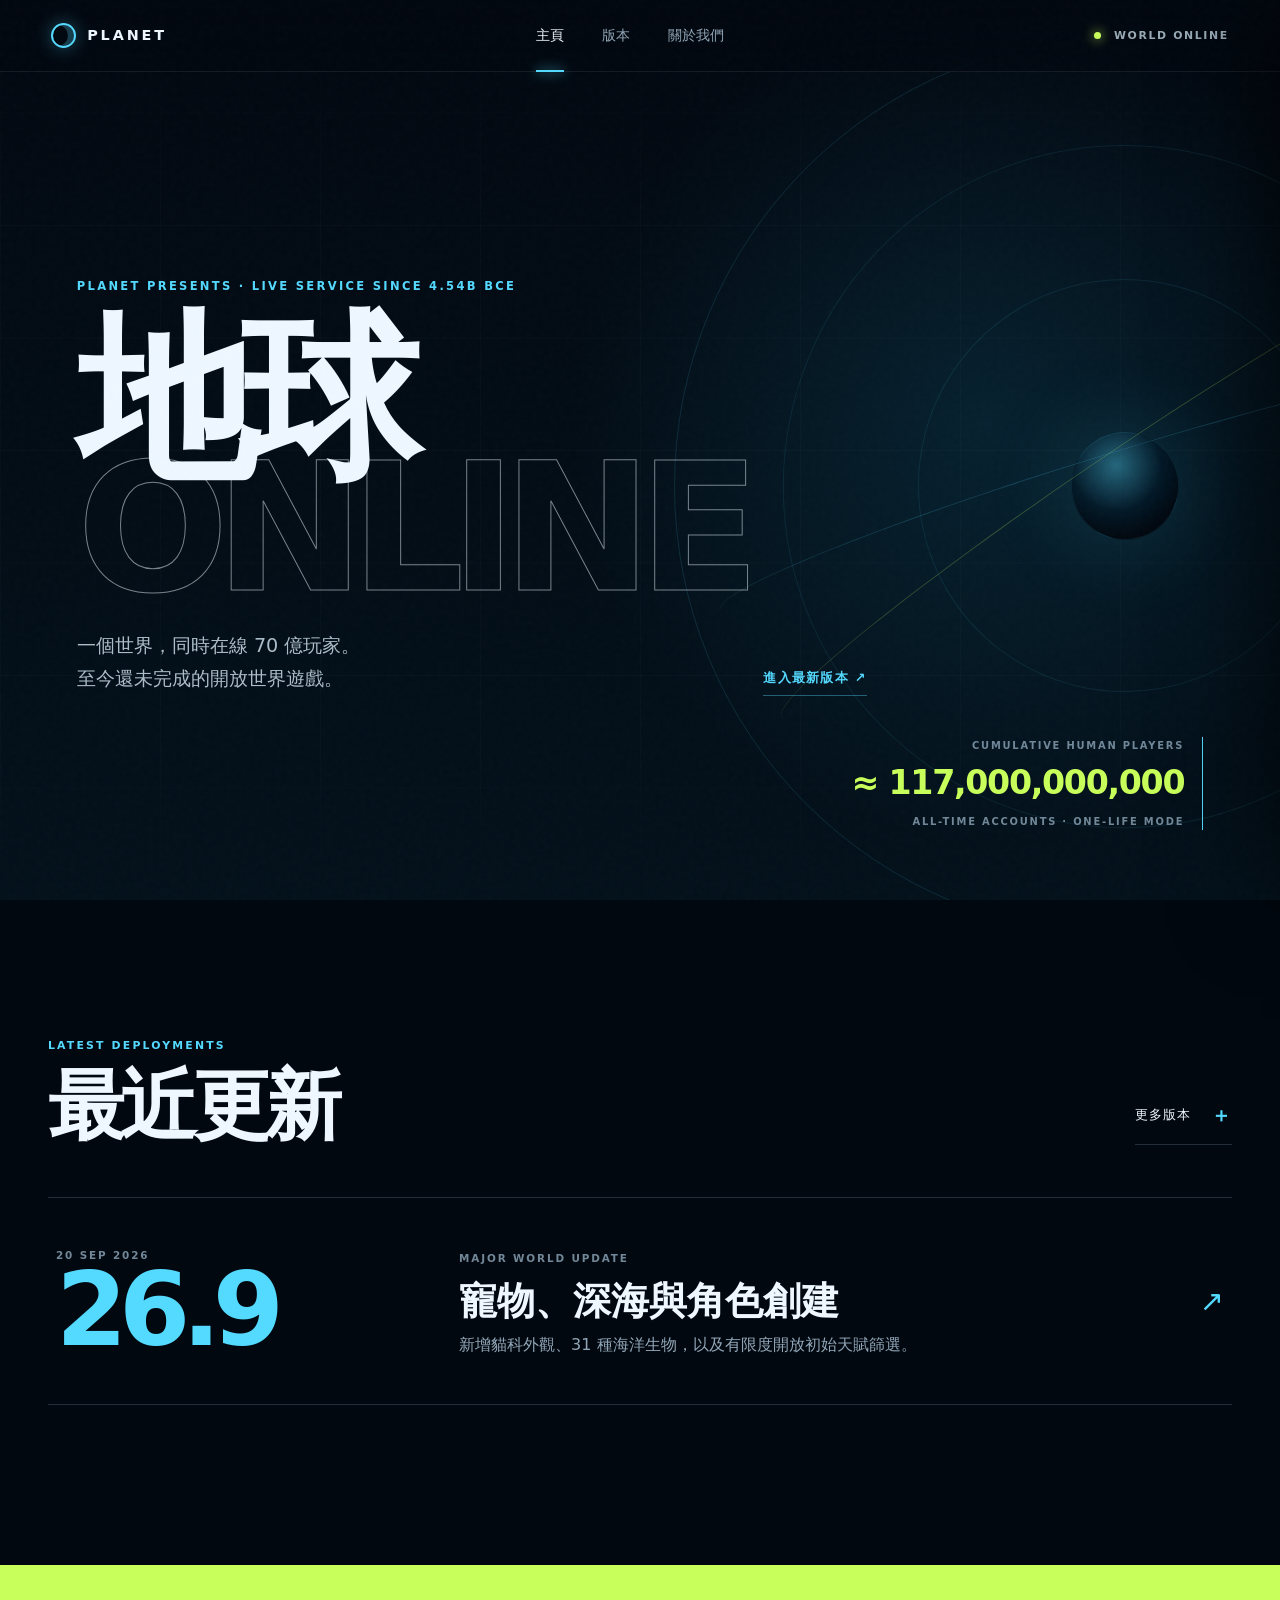
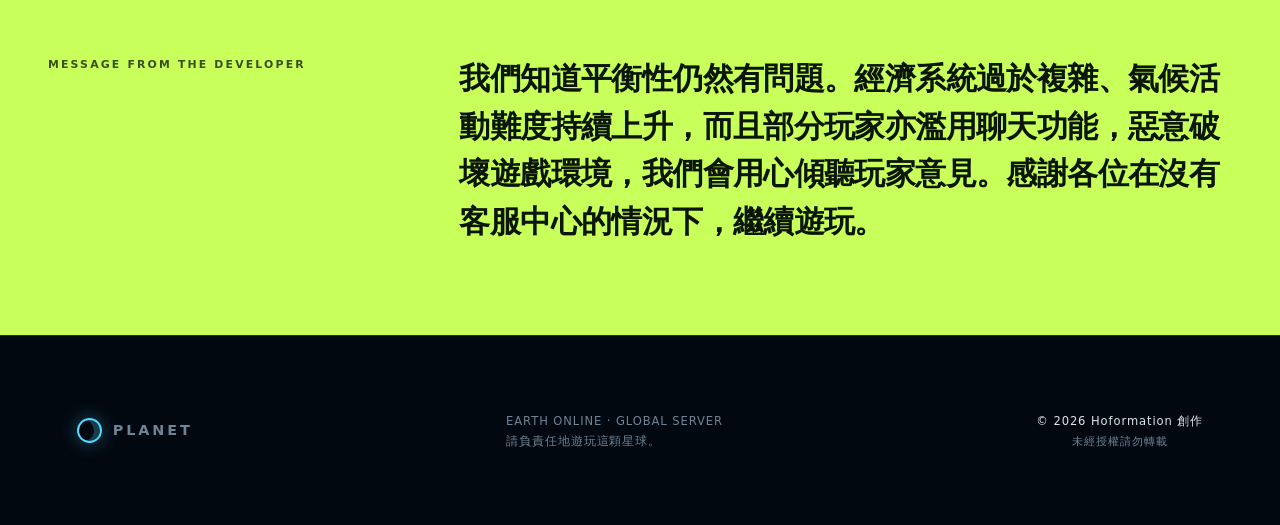
==== index.html @ 6f7b52c9 "Add files via upload" ====
<!doctype html>
<html lang="zh-Hant">
<head>
  <meta charset="utf-8">
  <meta name="viewport" content="width=device-width, initial-scale=1">
  <meta name="theme-color" content="#020810">
  <meta name="description" content="地球 Online 官方網站。查看 Planet 最新世界版本更新與完整開發紀錄。">
  <meta name="author" content="Hoformation">
  <link rel="icon" type="image/svg+xml" href="data:image/svg+xml,%3Csvg xmlns='http://www.w3.org/2000/svg' viewBox='0 0 64 64'%3E%3Crect width='64' height='64' rx='14' fill='%23020810'/%3E%3Ccircle cx='32' cy='32' r='21' fill='none' stroke='%2354d9ff' stroke-width='5'/%3E%3Cpath d='M13 32h38M32 11c8 8 8 34 0 42M32 11c-8 8-8 34 0 42' fill='none' stroke='%23c8ff5a' stroke-width='3'/%3E%3C/svg%3E">
  <title>地球 Online｜Planet 官方網站</title>
  <link rel="stylesheet" href="site.css">
</head>
<body class="portal-page">
  <div class="noise" aria-hidden="true"></div>
  <header class="portal-header">
    <a class="portal-brand" href="./" aria-label="地球 Online 主頁"><span class="planet-dot" aria-hidden="true"></span><span>PLANET</span></a>
    <nav aria-label="主要導覽"><a class="active" href="./">主頁</a><a href="versions/26.9/">版本</a><a href="about/">關於我們</a></nav>
    <span class="server-state"><i></i> WORLD ONLINE</span>
  </header>

  <main>
    <section class="portal-hero">
      <div class="orbit-field" aria-hidden="true"><i></i><i></i><i></i></div>
      <p class="portal-eyebrow enter">PLANET PRESENTS · LIVE SERVICE SINCE 4.54B BCE</p>
      <h1 class="enter">地球<br><span>ONLINE</span></h1>
      <div class="hero-meta enter"><p>一個世界，同時在線 70 億玩家。<br>至今還未完成的開放世界遊戲。</p><a href="versions/26.9/">進入最新版本 <span>↗</span></a></div>
      <div class="world-telemetry enter" aria-label="累積人類玩家數"><span>CUMULATIVE HUMAN PLAYERS</span><strong>≈ 117,000,000,000</strong><small>ALL-TIME ACCOUNTS · ONE-LIFE MODE</small></div>
    </section>

    <section class="release-feed" aria-labelledby="latest-title">
      <div class="section-heading"><div><span>LATEST DEPLOYMENTS</span><h2 id="latest-title">最近更新</h2></div><button class="more-button" type="button" data-open-drawer aria-controls="release-drawer" aria-expanded="false">更多版本 <b>＋</b></button></div>
      <div class="release-list" data-release-list="recent"></div>
    </section>

    <section class="planet-note"><span>MESSAGE FROM THE DEVELOPER</span><p>我們知道平衡性仍然有問題。經濟系統過於複雜、氣候活動難度持續上升，而且部分玩家亦濫用聊天功能，惡意破壞遊戲環境，我們會用心傾聽玩家意見。感謝各位在沒有客服中心的情況下，繼續遊玩。</p></section>
  </main>

  <aside class="release-drawer" id="release-drawer" aria-hidden="true" aria-label="所有版本更新">
    <div class="drawer-head"><div><span>ARCHIVE</span><h2>所有版本</h2></div><button type="button" data-close-drawer aria-label="關閉版本列表">×</button></div>
    <div class="drawer-list" data-release-list="all"></div>
    <p class="drawer-foot">版本由新至舊排列。Planet 對史前版本缺乏完整文件深表遺憾。</p>
  </aside>
  <div class="drawer-backdrop" data-close-drawer aria-hidden="true"></div>

  <footer class="portal-footer"><div class="portal-brand"><span class="planet-dot" aria-hidden="true"></span><span>PLANET</span></div><p>EARTH ONLINE · GLOBAL SERVER<br>請負責任地遊玩這顆星球。</p><p class="portal-credit">© 2026 Hoformation 創作<br><span>未經授權請勿轉載</span></p></footer>
  <script src="site.js"></script>
</body>
</html>
---- site.css ----
:root{--bg:#020810;--deep:#06121d;--text:#eef7ff;--muted:#91a6b7;--line:rgba(180,222,255,.18);--cyan:#54d9ff;--lime:#c8ff5a;--amber:#ffc866;--max:1240px}*{box-sizing:border-box}html{scroll-behavior:smooth;background:var(--bg)}body{margin:0;background:var(--bg);color:var(--text);font-family:Inter,"Noto Sans TC",system-ui,sans-serif;font-size:16px;line-height:1.75;overflow-x:hidden}body.drawer-active{overflow:hidden}a{color:inherit}.noise{position:fixed;inset:0;z-index:30;pointer-events:none;opacity:.17;background-image:url("data:image/svg+xml,%3Csvg viewBox='0 0 180 180' xmlns='http://www.w3.org/2000/svg'%3E%3Cfilter id='n'%3E%3CfeTurbulence type='fractalNoise' baseFrequency='.9' numOctaves='3' stitchTiles='stitch'/%3E%3C/filter%3E%3Crect width='100%25' height='100%25' filter='url(%23n)' opacity='.12'/%3E%3C/svg%3E")}.portal-header{position:fixed;z-index:25;inset:0 0 auto;height:72px;display:flex;align-items:center;justify-content:space-between;padding:0 clamp(20px,4vw,64px);background:linear-gradient(180deg,rgba(2,8,16,.96),rgba(2,8,16,.68));border-bottom:1px solid rgba(255,255,255,.08);backdrop-filter:blur(18px)}.portal-brand{display:inline-flex;align-items:center;gap:11px;font-weight:800;font-size:.9rem;letter-spacing:.2em;text-decoration:none}.planet-dot{width:25px;height:25px;border:2px solid var(--cyan);border-radius:50%;box-shadow:inset -6px 0 0 rgba(84,217,255,.25),0 0 18px rgba(84,217,255,.35)}.portal-header nav{display:flex;gap:38px}.portal-header nav a{position:relative;color:var(--muted);font-size:.85rem;text-decoration:none}.portal-header nav a:hover,.portal-header nav a.active{color:var(--text)}.portal-header nav a.active:after{content:"";position:absolute;left:0;right:0;bottom:-25px;height:2px;background:var(--cyan);box-shadow:0 0 12px var(--cyan)}.server-state{font-size:.68rem;font-weight:700;letter-spacing:.15em;color:#99aab7}.server-state i{display:inline-block;width:7px;height:7px;margin-right:8px;border-radius:50%;background:var(--lime);box-shadow:0 0 12px var(--lime)}
.portal-hero{position:relative;min-height:100svh;padding:140px clamp(22px,6vw,96px) 80px;display:grid;align-content:center;overflow:hidden;background:radial-gradient(circle at 77% 47%,rgba(28,137,178,.17),transparent 26rem),linear-gradient(180deg,#020810,#03111b)}.portal-hero:before{content:"";position:absolute;inset:0;background:linear-gradient(rgba(255,255,255,.025) 1px,transparent 1px),linear-gradient(90deg,rgba(255,255,255,.02) 1px,transparent 1px);background-size:100% 12.5vh,12.5vw 100%;mask-image:linear-gradient(to bottom,transparent,#000 24%,#000 84%,transparent)}.orbit-field{position:absolute;width:min(72vw,900px);aspect-ratio:1;right:-23vw;top:4vh;border:1px solid rgba(84,217,255,.13);border-radius:50%}.orbit-field:before,.orbit-field:after,.orbit-field i{content:"";position:absolute;inset:12%;border:1px solid rgba(84,217,255,.09);border-radius:50%;transform:rotate(22deg)}.orbit-field:after{inset:27%;transform:rotate(-31deg)}.orbit-field i:nth-child(1){inset:44%;background:radial-gradient(circle at 35% 35%,rgba(84,217,255,.4),rgba(3,25,40,.8) 47%,#020810 75%);box-shadow:0 0 90px rgba(84,217,255,.18)}.orbit-field i:nth-child(2){inset:4% 46%;border:0;border-left:1px solid rgba(200,255,90,.22);transform:rotate(56deg)}.orbit-field i:nth-child(3){inset:46% 3%;border:0;border-top:1px solid rgba(84,217,255,.18);transform:rotate(-17deg)}.portal-eyebrow{position:relative;z-index:2;color:var(--cyan);font-size:.72rem;font-weight:700;letter-spacing:.2em}.portal-hero h1,.about-hero h1{position:relative;z-index:2;margin:28px 0 35px;font-size:clamp(5rem,14vw,13rem);line-height:.72;letter-spacing:-.08em;text-transform:uppercase}.portal-hero h1 span{color:transparent;-webkit-text-stroke:1px rgba(238,247,255,.5)}.hero-meta{position:relative;z-index:2;display:flex;align-items:end;justify-content:space-between;max-width:790px}.hero-meta p{margin:0;color:#acbdc9;font-size:clamp(1rem,1.5vw,1.25rem)}.hero-meta a,.promise a{padding-bottom:5px;color:var(--cyan);font-size:.8rem;font-weight:700;letter-spacing:.1em;text-decoration:none;border-bottom:1px solid rgba(84,217,255,.38)}.world-telemetry{position:absolute;z-index:2;right:clamp(22px,6vw,96px);bottom:70px;display:flex;flex-direction:column;align-items:flex-end;border-right:1px solid var(--cyan);padding-right:18px}.world-telemetry span,.world-telemetry small{font-size:.62rem;font-weight:700;letter-spacing:.18em;color:#718899}.world-telemetry strong{font-size:clamp(1.25rem,2.6vw,2.4rem);letter-spacing:-.04em;color:var(--lime)}
.release-feed{max-width:var(--max);margin:0 auto;padding:130px 28px 160px}.section-heading{display:flex;align-items:end;justify-content:space-between;margin-bottom:52px}.section-heading span,.planet-note>span,.manifesto-index,.promise>span{color:var(--cyan);font-size:.68rem;font-weight:700;letter-spacing:.2em}.section-heading h2{margin:10px 0 0;font-size:clamp(2.8rem,6vw,5.6rem);line-height:1;letter-spacing:-.06em}.more-button{display:flex;align-items:center;gap:20px;padding:15px 0;color:var(--text);background:none;border:0;border-bottom:1px solid var(--line);font:700 .82rem/1 inherit;letter-spacing:.08em;cursor:pointer}.more-button b{color:var(--cyan);font-size:1.25rem}.release-list{border-top:1px solid var(--line)}.release-card{position:relative;display:grid;grid-template-columns:.65fr 1.35fr auto;gap:clamp(30px,7vw,100px);align-items:center;padding:45px 8px;text-decoration:none;border-bottom:1px solid var(--line);transition:background .25s,padding .25s}.release-card:hover{padding-left:22px;padding-right:22px;background:rgba(84,217,255,.035)}.release-card>div:first-child{display:flex;flex-direction:column}.release-date,.release-type{font-size:.65rem;font-weight:700;letter-spacing:.18em;color:#728797}.release-card>div:first-child strong{font-size:clamp(3.8rem,8vw,7.5rem);line-height:.9;letter-spacing:-.08em;color:var(--cyan)}.release-card h3{margin:8px 0;font-size:clamp(1.5rem,3vw,2.45rem);line-height:1.15}.release-card p{margin:0;max-width:650px;color:var(--muted)}.card-arrow{color:var(--cyan);font-size:1.8rem}.planet-note{padding:90px max(28px,calc((100vw - var(--max))/2 + 28px));display:grid;grid-template-columns:.4fr 1fr;gap:8vw;background:var(--lime);color:#0b1609}.planet-note>span{color:#395019}.planet-note p{margin:0;max-width:850px;font-size:clamp(1.3rem,2.4vw,2rem);font-weight:650;line-height:1.55;letter-spacing:-.02em}
.release-drawer{position:fixed;z-index:50;top:0;right:0;width:min(560px,92vw);height:100svh;padding:38px clamp(24px,4vw,50px);background:#07131f;border-left:1px solid var(--line);box-shadow:-30px 0 80px rgba(0,0,0,.5);transform:translateX(102%);transition:transform .45s cubic-bezier(.2,.7,.2,1);overflow:auto}.release-drawer.open{transform:none}.drawer-backdrop{position:fixed;z-index:45;inset:0;background:rgba(0,5,10,.68);backdrop-filter:blur(5px);opacity:0;visibility:hidden;transition:.3s}.drawer-backdrop.open{opacity:1;visibility:visible}.drawer-head{display:flex;align-items:start;justify-content:space-between;padding-bottom:28px;border-bottom:1px solid var(--line)}.drawer-head span{color:var(--cyan);font-size:.65rem;font-weight:700;letter-spacing:.18em}.drawer-head h2{margin:8px 0 0;font-size:2.5rem;letter-spacing:-.05em}.drawer-head button{width:42px;height:42px;color:var(--text);background:none;border:1px solid var(--line);font-size:1.6rem;cursor:pointer}.drawer-list a{display:grid;grid-template-columns:32px 1fr auto;gap:18px;align-items:center;padding:28px 0;text-decoration:none;border-bottom:1px solid var(--line)}.drawer-list a>span,.drawer-list small{color:#698090;font-size:.65rem;letter-spacing:.15em}.drawer-list strong{display:block;color:var(--cyan);font-size:1.45rem}.drawer-list p{margin:1px 0 0;color:#a6b6c1}.drawer-list b{color:var(--cyan)}.drawer-foot{margin-top:40px;color:#617787;font-size:.78rem}.portal-footer{min-height:190px;padding:50px clamp(22px,6vw,96px);display:flex;align-items:center;justify-content:space-between;gap:30px;border-top:1px solid var(--line);color:#6e8394;font-size:.72rem;letter-spacing:.08em}.portal-credit{color:#d6e5ef;text-align:center}.portal-credit span{color:#6e8394;font-size:.66rem}
.about-page{background:linear-gradient(180deg,#020810,#03111b 40%,#020810)}.about-hero{position:relative;min-height:100svh;padding:150px clamp(22px,7vw,110px) 90px;display:grid;align-content:center;overflow:hidden}.about-hero:before{content:"PLANET";position:absolute;right:-.05em;bottom:-.25em;color:rgba(255,255,255,.022);font-size:38vw;font-weight:900;line-height:1;letter-spacing:-.1em}.about-hero h1{font-size:clamp(4rem,10vw,9rem);line-height:.88}.about-hero h1 span{color:var(--cyan)}.about-intro{position:relative;z-index:2;max-width:760px;color:#aabac6;font-size:clamp(1.15rem,2vw,1.55rem)}.dimension-mark{position:absolute;right:8vw;bottom:90px;display:flex;align-items:end;gap:16px}.dimension-mark b{font-size:8rem;line-height:.72;color:transparent;-webkit-text-stroke:1px rgba(84,217,255,.5)}.dimension-mark span{color:#7890a1;font-size:.65rem;font-weight:700;line-height:1.4;letter-spacing:.18em}.manifesto{max-width:var(--max);margin:0 auto;padding:150px 28px;display:grid;grid-template-columns:.35fr 1fr;gap:6vw;border-top:1px solid var(--line)}.manifesto h2{margin:0 0 35px;font-size:clamp(3rem,6.7vw,6rem);line-height:1.02;letter-spacing:-.06em}.manifesto h2 em{color:var(--cyan);font-style:normal}.manifesto p{max-width:760px;color:#a9bac6;font-size:1.16rem}.scale-grid{max-width:var(--max);margin:0 auto;padding:0 28px 150px;display:grid;grid-template-columns:repeat(3,1fr)}.scale-grid article{min-height:330px;padding:32px;border:1px solid var(--line);margin:-1px 0 0 -1px;display:flex;flex-direction:column}.scale-grid article>span{color:var(--cyan);font-size:.65rem;font-weight:700;letter-spacing:.18em}.scale-grid strong{margin:auto 0 20px;font-size:clamp(2.5rem,5vw,4.6rem);line-height:.9;letter-spacing:-.07em}.scale-grid p{margin:0;color:#7f94a4}.scale-grid .wide{grid-column:1/-1;min-height:390px;background:linear-gradient(120deg,rgba(84,217,255,.07),transparent 65%)}.scale-grid .wide strong{font-size:clamp(4rem,10vw,9rem);color:var(--lime)}.scale-grid .wide p{max-width:720px}.review-band{padding:100px max(28px,calc((100vw - var(--max))/2 + 28px));display:grid;grid-template-columns:.7fr 1.3fr;gap:8vw;align-items:center;background:var(--cyan);color:#041017}.review-band span{font-size:.66rem;font-weight:800;letter-spacing:.18em}.review-band strong{display:block;font-size:clamp(3rem,6vw,5.5rem);line-height:1;margin-top:12px}.review-band p{font-size:1.15rem;font-weight:600}.promise{max-width:var(--max);margin:0 auto;padding:150px 28px}.promise h2{margin:26px 0 45px;font-size:clamp(3rem,7vw,6.5rem);line-height:1.03;letter-spacing:-.06em}
.broadcast-contact{max-width:var(--max);margin:0 auto;padding:150px 28px 30px;display:grid;grid-template-columns:minmax(0,1.25fr) minmax(340px,.75fr);gap:clamp(45px,7vw,100px)}.contact-kicker{color:var(--cyan);font-size:.68rem;font-weight:700;letter-spacing:.2em}.broadcast-contact h2{margin:16px 0 40px;font-size:clamp(2.5rem,5vw,4.8rem);line-height:1.02;letter-spacing:-.055em}.video-frame{position:relative;width:100%;aspect-ratio:16/9;border:1px solid rgba(84,217,255,.28);background:radial-gradient(circle at 50% 50%,rgba(84,217,255,.09),transparent 45%),linear-gradient(135deg,#061725,#02080f);overflow:hidden}.video-frame:before{content:"";position:absolute;inset:0;background:linear-gradient(rgba(84,217,255,.055) 1px,transparent 1px),linear-gradient(90deg,rgba(84,217,255,.055) 1px,transparent 1px);background-size:44px 44px;mask-image:radial-gradient(circle,#000,transparent 75%)}.video-frame iframe{position:absolute;inset:0;width:100%;height:100%;border:0}.video-placeholder{display:flex;flex-direction:column;align-items:center;justify-content:center;text-align:center}.video-placeholder strong{position:relative;color:#c8dae7;font-size:.76rem;letter-spacing:.2em}.video-placeholder p{position:relative;margin:14px 20px 0;color:#718899;font-size:.86rem}.signal-icon{position:relative;width:74px;height:74px;margin-bottom:24px;border:1px solid rgba(84,217,255,.42);border-radius:50%}.signal-icon:before,.signal-icon:after{content:"";position:absolute;border:1px solid rgba(84,217,255,.17);border-radius:50%}.signal-icon:before{inset:-11px}.signal-icon:after{inset:11px}.signal-icon i{position:absolute;inset:50% auto auto 50%;width:8px;height:8px;transform:translate(-50%,-50%);border-radius:50%;background:var(--lime);box-shadow:0 0 18px var(--lime)}.contact-block>p{max-width:500px;color:#8fa3b2}.contact-links{margin-top:35px;border-top:1px solid var(--line)}.contact-links a{position:relative;display:flex;flex-direction:column;padding:24px 36px 24px 0;text-decoration:none;border-bottom:1px solid var(--line);transition:padding .25s,background .25s}.contact-links a:hover{padding-left:14px;background:rgba(84,217,255,.035)}.contact-links span{color:#6f8798;font-size:.61rem;font-weight:700;letter-spacing:.18em}.contact-links strong{margin-top:5px;font-size:clamp(.9rem,1.6vw,1.1rem);overflow-wrap:anywhere}.contact-links b{position:absolute;right:5px;top:50%;transform:translateY(-50%);color:var(--cyan);font-size:1.2rem}
.site-header nav a.active{color:var(--text);border-bottom:1px solid var(--cyan);padding-bottom:5px}.chapter-nav{position:fixed;z-index:24;top:72px;left:0;right:0;min-height:48px;display:flex;align-items:center;justify-content:center;gap:clamp(24px,6vw,80px);padding:0 20px;background:rgba(3,14,24,.92);border-bottom:1px solid var(--line);backdrop-filter:blur(18px)}.chapter-nav a{display:flex;align-items:center;gap:9px;padding:12px 0;color:#a9bac6;font-size:.78rem;font-weight:650;letter-spacing:.05em;text-decoration:none;transition:color .2s}.chapter-nav a:hover,.chapter-nav a:focus-visible{color:var(--text)}.chapter-nav a span{color:var(--cyan);font-size:.61rem;letter-spacing:.14em}.version-page .chapter{scroll-margin-top:138px}.contact-links a{padding-right:52px}.contact-links a:hover,.contact-links a:focus-visible{padding-left:14px;background:rgba(84,217,255,.055);outline:none}.contact-links .contact-url{position:static;margin-top:4px;color:#718899;font-size:.7rem;font-weight:400;letter-spacing:.02em}.contact-links .contact-arrow{position:absolute;right:5px;top:50%;width:34px;height:34px;display:grid;place-items:center;transform:translateY(-50%);color:var(--cyan);font-size:1.2rem;border:1px solid rgba(84,217,255,.28);border-radius:50%;transition:background .2s,color .2s}.contact-links a:hover .contact-arrow,.contact-links a:focus-visible .contact-arrow{color:#041017;background:var(--cyan)}.enter{opacity:0;transform:translateY(24px);transition:opacity .8s ease,transform .8s cubic-bezier(.2,.7,.2,1)}.enter.visible{opacity:1;transform:none}
@media(max-width:900px){.portal-header nav{gap:22px}.server-state{display:none}.world-telemetry{position:relative;right:auto;bottom:auto;align-items:flex-start;margin-top:60px;border-right:0;border-left:1px solid var(--cyan);padding:0 0 0 18px}.planet-note,.manifesto,.review-band{grid-template-columns:1fr}.scale-grid{grid-template-columns:1fr 1fr}.scale-grid .wide{grid-column:1/-1}.dimension-mark{opacity:.25}.broadcast-contact{grid-template-columns:1fr}.portal-footer{flex-wrap:wrap}}@media(max-width:620px){.portal-header{height:64px;padding:0 17px}.portal-brand>span:last-child{display:none}.portal-header nav{gap:18px}.portal-header nav a{font-size:.78rem}.portal-header nav a.active:after{bottom:-21px}.portal-hero{padding:120px 20px 70px;align-content:start}.portal-hero h1{margin-top:16vh;font-size:clamp(4.4rem,23vw,7rem)}.hero-meta{align-items:start;flex-direction:column;gap:28px}.release-feed{padding:95px 20px 110px}.section-heading{align-items:start}.release-card{grid-template-columns:1fr;gap:22px;padding:34px 0}.release-card:hover{padding-left:10px;padding-right:10px}.card-arrow{position:absolute;right:8px;top:40px}.planet-note{padding:70px 20px}.about-hero{padding:120px 20px 80px}.about-hero h1{margin-top:18vh}.dimension-mark{display:none}.manifesto{padding:100px 20px}.scale-grid{padding:0 20px 100px;grid-template-columns:1fr}.scale-grid .wide{grid-column:auto}.scale-grid article{min-height:260px}.scale-grid .wide strong{font-size:3.2rem}.review-band{padding:75px 20px}.broadcast-contact{padding:95px 20px 0}.promise{padding:100px 20px}.portal-footer{align-items:flex-start;flex-direction:column}.portal-credit{text-align:left}}@media(prefers-reduced-motion:reduce){html{scroll-behavior:auto}.enter{opacity:1;transform:none;transition:none}.release-drawer{transition:none}}
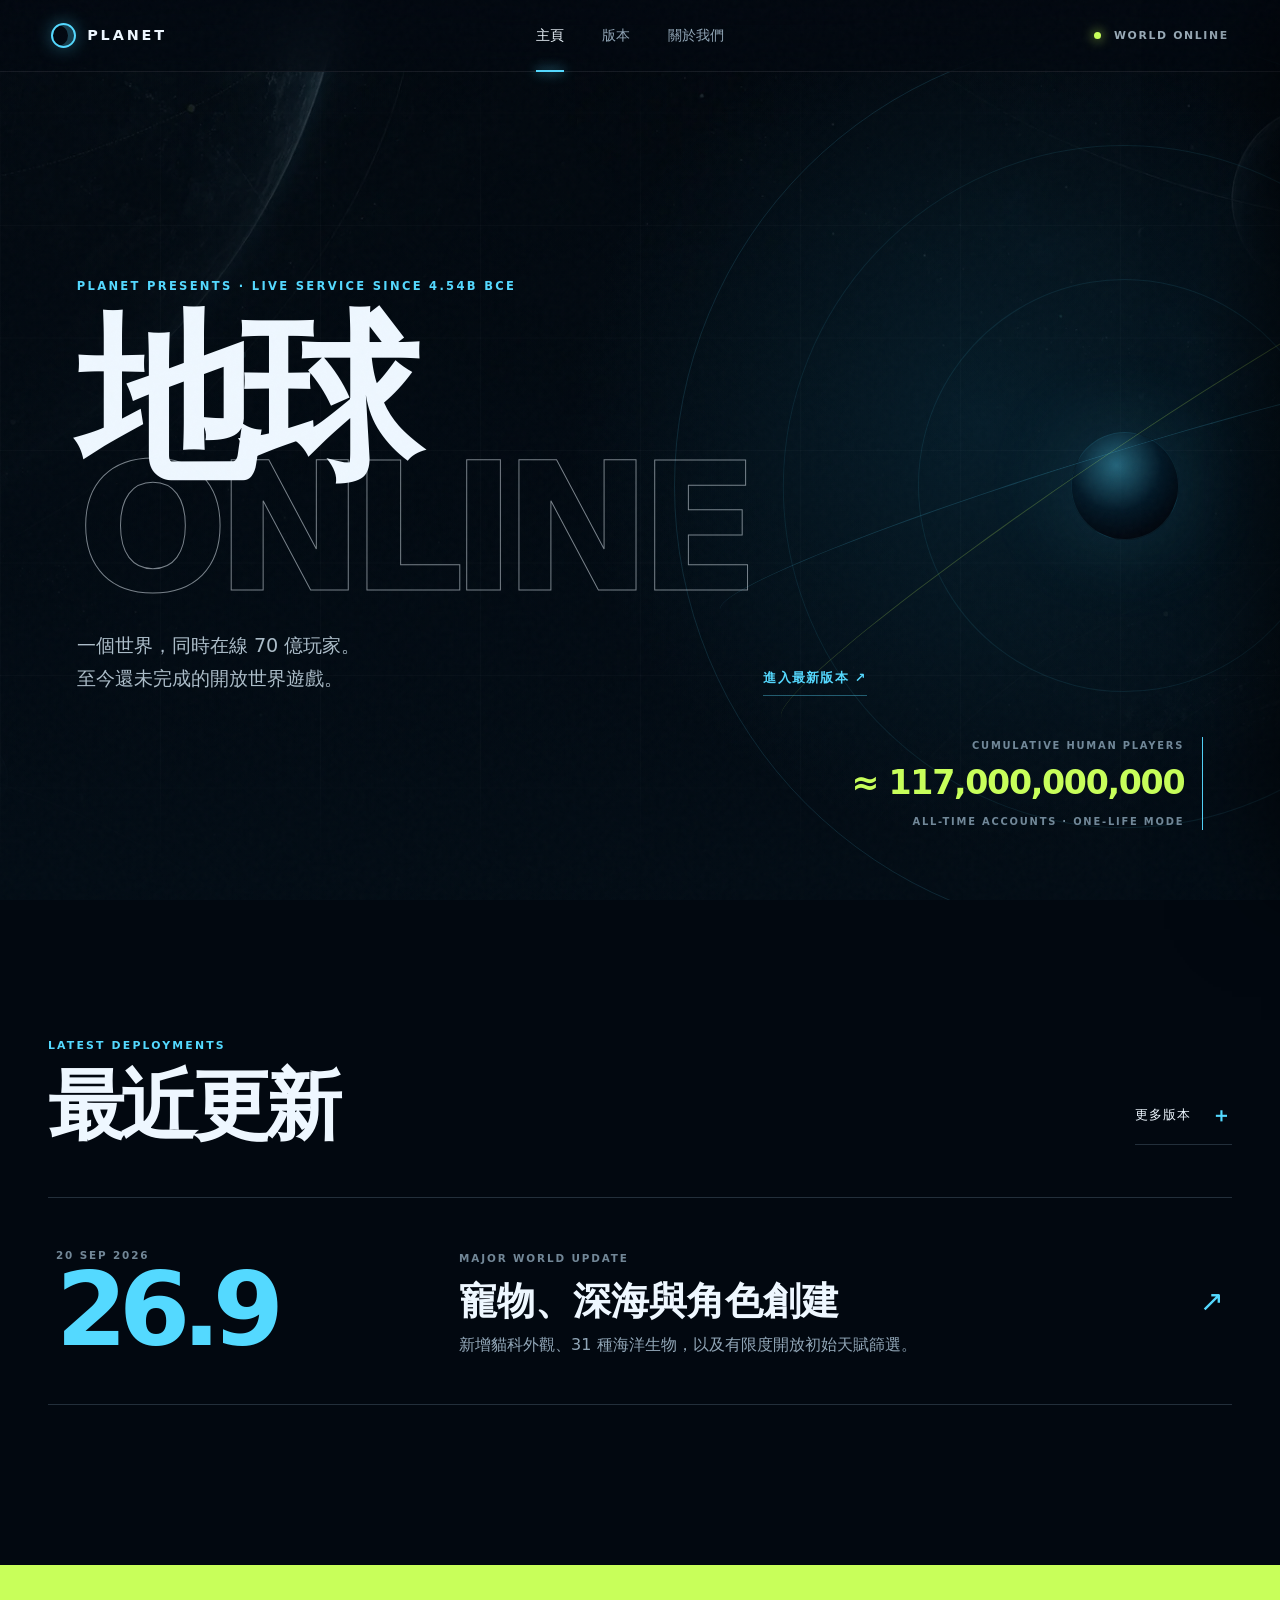
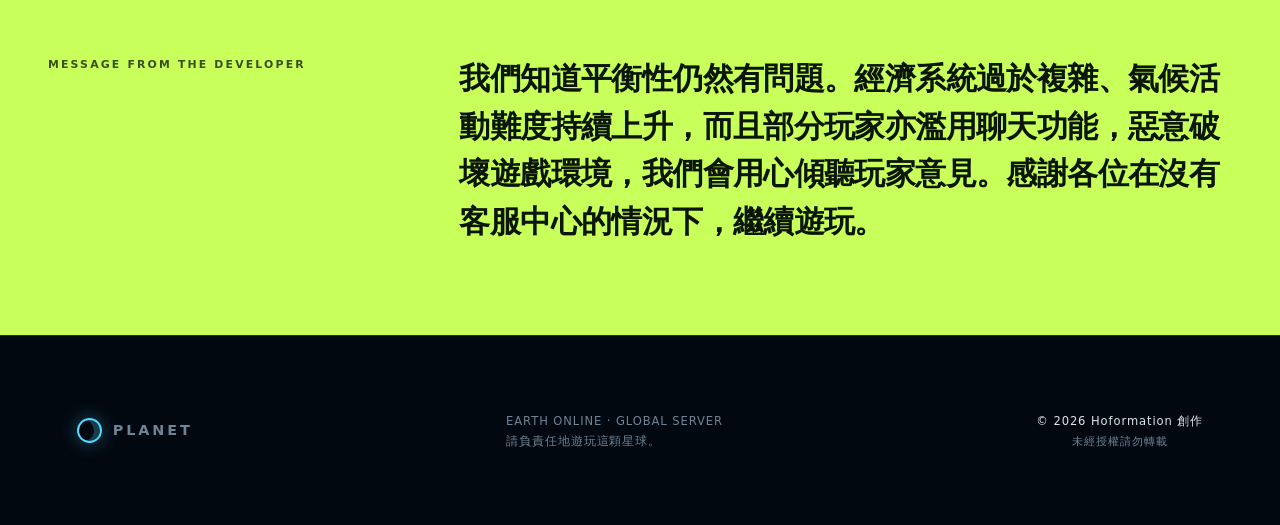
==== commit af96fdd5: "Add files via upload" ====
--- a/index.html
+++ b/index.html
@@ -9,6 +9,7 @@
   <link rel="icon" type="image/svg+xml" href="data:image/svg+xml,%3Csvg xmlns='http://www.w3.org/2000/svg' viewBox='0 0 64 64'%3E%3Crect width='64' height='64' rx='14' fill='%23020810'/%3E%3Ccircle cx='32' cy='32' r='21' fill='none' stroke='%2354d9ff' stroke-width='5'/%3E%3Cpath d='M13 32h38M32 11c8 8 8 34 0 42M32 11c-8 8-8 34 0 42' fill='none' stroke='%23c8ff5a' stroke-width='3'/%3E%3C/svg%3E">
   <title>地球 Online｜Planet 官方網站</title>
   <link rel="stylesheet" href="site.css">
+  <link rel="stylesheet" href="cosmic.css">
 </head>
 <body class="portal-page">
   <div class="noise" aria-hidden="true"></div>
--- a/cosmic.css
+++ b/cosmic.css
@@ -0,0 +1,52 @@
+:root {
+  --cosmic-field: url("cosmic-grid-bg.webp");
+}
+
+body.portal-page,
+body.version-page,
+body.about-page {
+  background-color: #020810;
+  background-image:
+    linear-gradient(180deg, rgba(2, 8, 16, .38), rgba(2, 8, 16, .66) 48%, rgba(2, 8, 16, .91)),
+    radial-gradient(circle at 52% 42%, transparent 0, rgba(2, 8, 16, .14) 52%, rgba(2, 8, 16, .5) 100%),
+    var(--cosmic-field);
+  background-position: center top;
+  background-repeat: no-repeat;
+  background-size: auto, auto, cover;
+  background-attachment: fixed;
+}
+
+body.portal-page .portal-hero {
+  background:
+    radial-gradient(circle at 77% 47%, rgba(28, 137, 178, .15), transparent 26rem),
+    linear-gradient(180deg, rgba(2, 8, 16, .14), rgba(3, 17, 27, .46));
+}
+
+body.about-page {
+  background-color: #020810;
+  background-image:
+    linear-gradient(180deg, rgba(2, 8, 16, .2), rgba(3, 17, 27, .58) 40%, rgba(2, 8, 16, .9)),
+    radial-gradient(circle at 52% 42%, transparent 0, rgba(2, 8, 16, .14) 52%, rgba(2, 8, 16, .5) 100%),
+    var(--cosmic-field);
+}
+
+@media (max-width: 620px) {
+  body.portal-page,
+  body.version-page,
+  body.about-page {
+    background-image:
+      linear-gradient(180deg, rgba(2, 8, 16, .56), rgba(2, 8, 16, .78) 48%, rgba(2, 8, 16, .94)),
+      var(--cosmic-field);
+    background-position: 28% top;
+    background-size: auto, auto 100svh;
+    background-attachment: scroll;
+  }
+}
+
+@media (prefers-reduced-data: reduce) {
+  body.portal-page,
+  body.version-page,
+  body.about-page {
+    background-image: linear-gradient(180deg, #020810, #03111b 48%, #020810);
+  }
+}
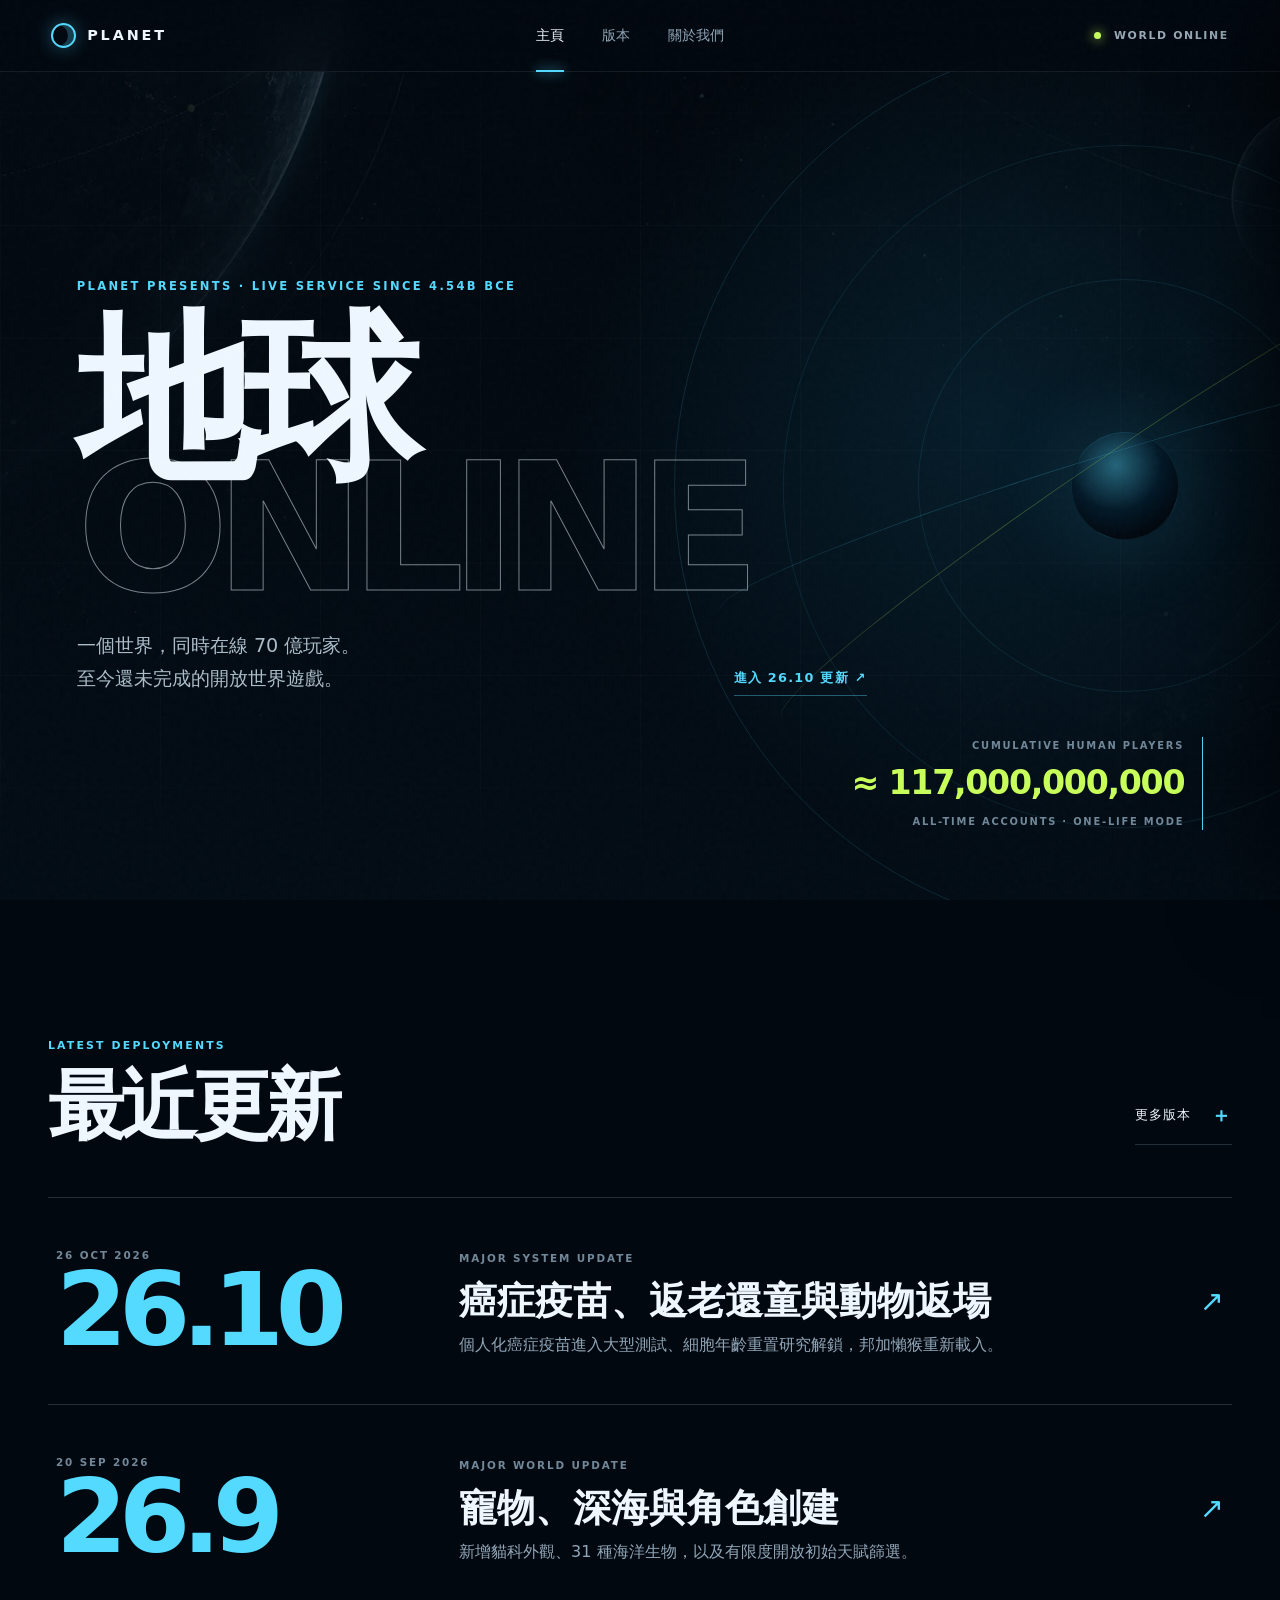
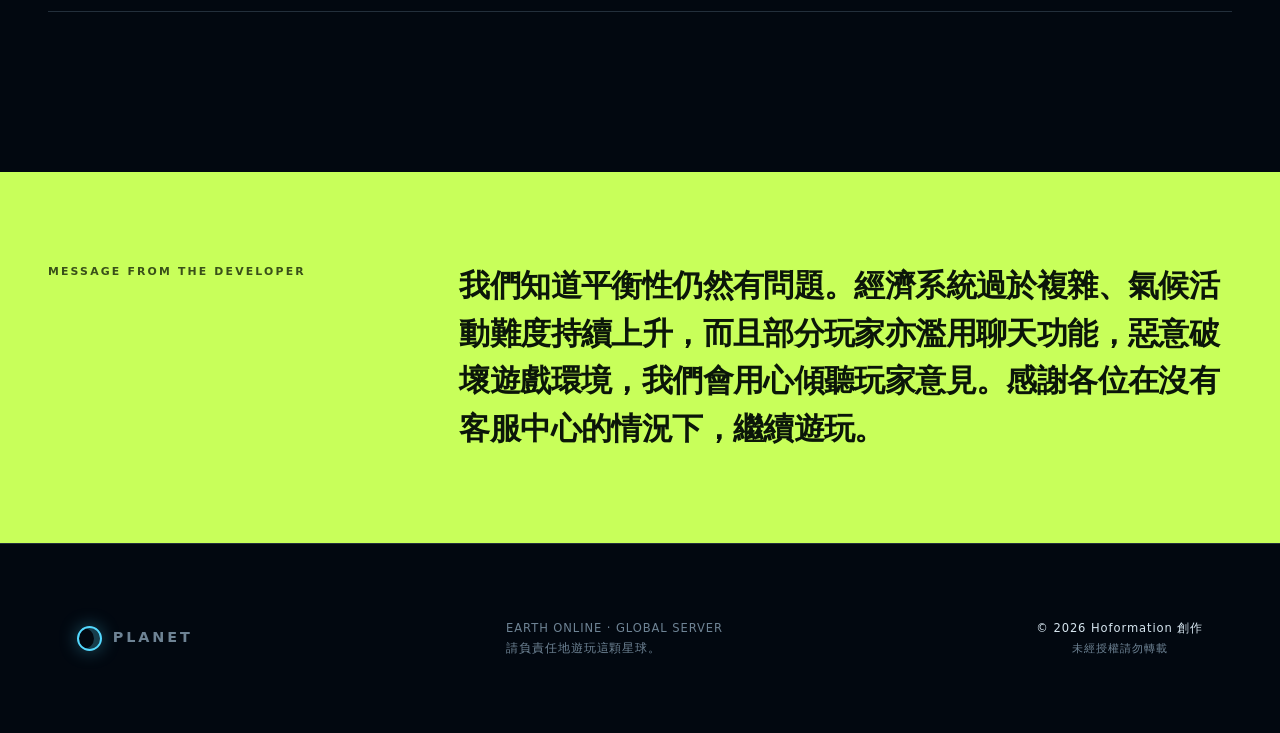
==== commit 698caa3f: "Add files via upload" ====
--- a/index.html
+++ b/index.html
@@ -15,7 +15,7 @@
   <div class="noise" aria-hidden="true"></div>
   <header class="portal-header">
     <a class="portal-brand" href="./" aria-label="地球 Online 主頁"><span class="planet-dot" aria-hidden="true"></span><span>PLANET</span></a>
-    <nav aria-label="主要導覽"><a class="active" href="./">主頁</a><a href="versions/26.9/">版本</a><a href="about/">關於我們</a></nav>
+    <nav aria-label="主要導覽"><a class="active" href="./">主頁</a><a href="versions/26.10/">版本</a><a href="about/">關於我們</a></nav>
     <span class="server-state"><i></i> WORLD ONLINE</span>
   </header>
 
@@ -24,7 +24,7 @@
       <div class="orbit-field" aria-hidden="true"><i></i><i></i><i></i></div>
       <p class="portal-eyebrow enter">PLANET PRESENTS · LIVE SERVICE SINCE 4.54B BCE</p>
       <h1 class="enter">地球<br><span>ONLINE</span></h1>
-      <div class="hero-meta enter"><p>一個世界，同時在線 70 億玩家。<br>至今還未完成的開放世界遊戲。</p><a href="versions/26.9/">進入最新版本 <span>↗</span></a></div>
+      <div class="hero-meta enter"><p>一個世界，同時在線 70 億玩家。<br>至今還未完成的開放世界遊戲。</p><a href="versions/26.10/">進入 26.10 更新 <span>↗</span></a></div>
       <div class="world-telemetry enter" aria-label="累積人類玩家數"><span>CUMULATIVE HUMAN PLAYERS</span><strong>≈ 117,000,000,000</strong><small>ALL-TIME ACCOUNTS · ONE-LIFE MODE</small></div>
     </section>
 
